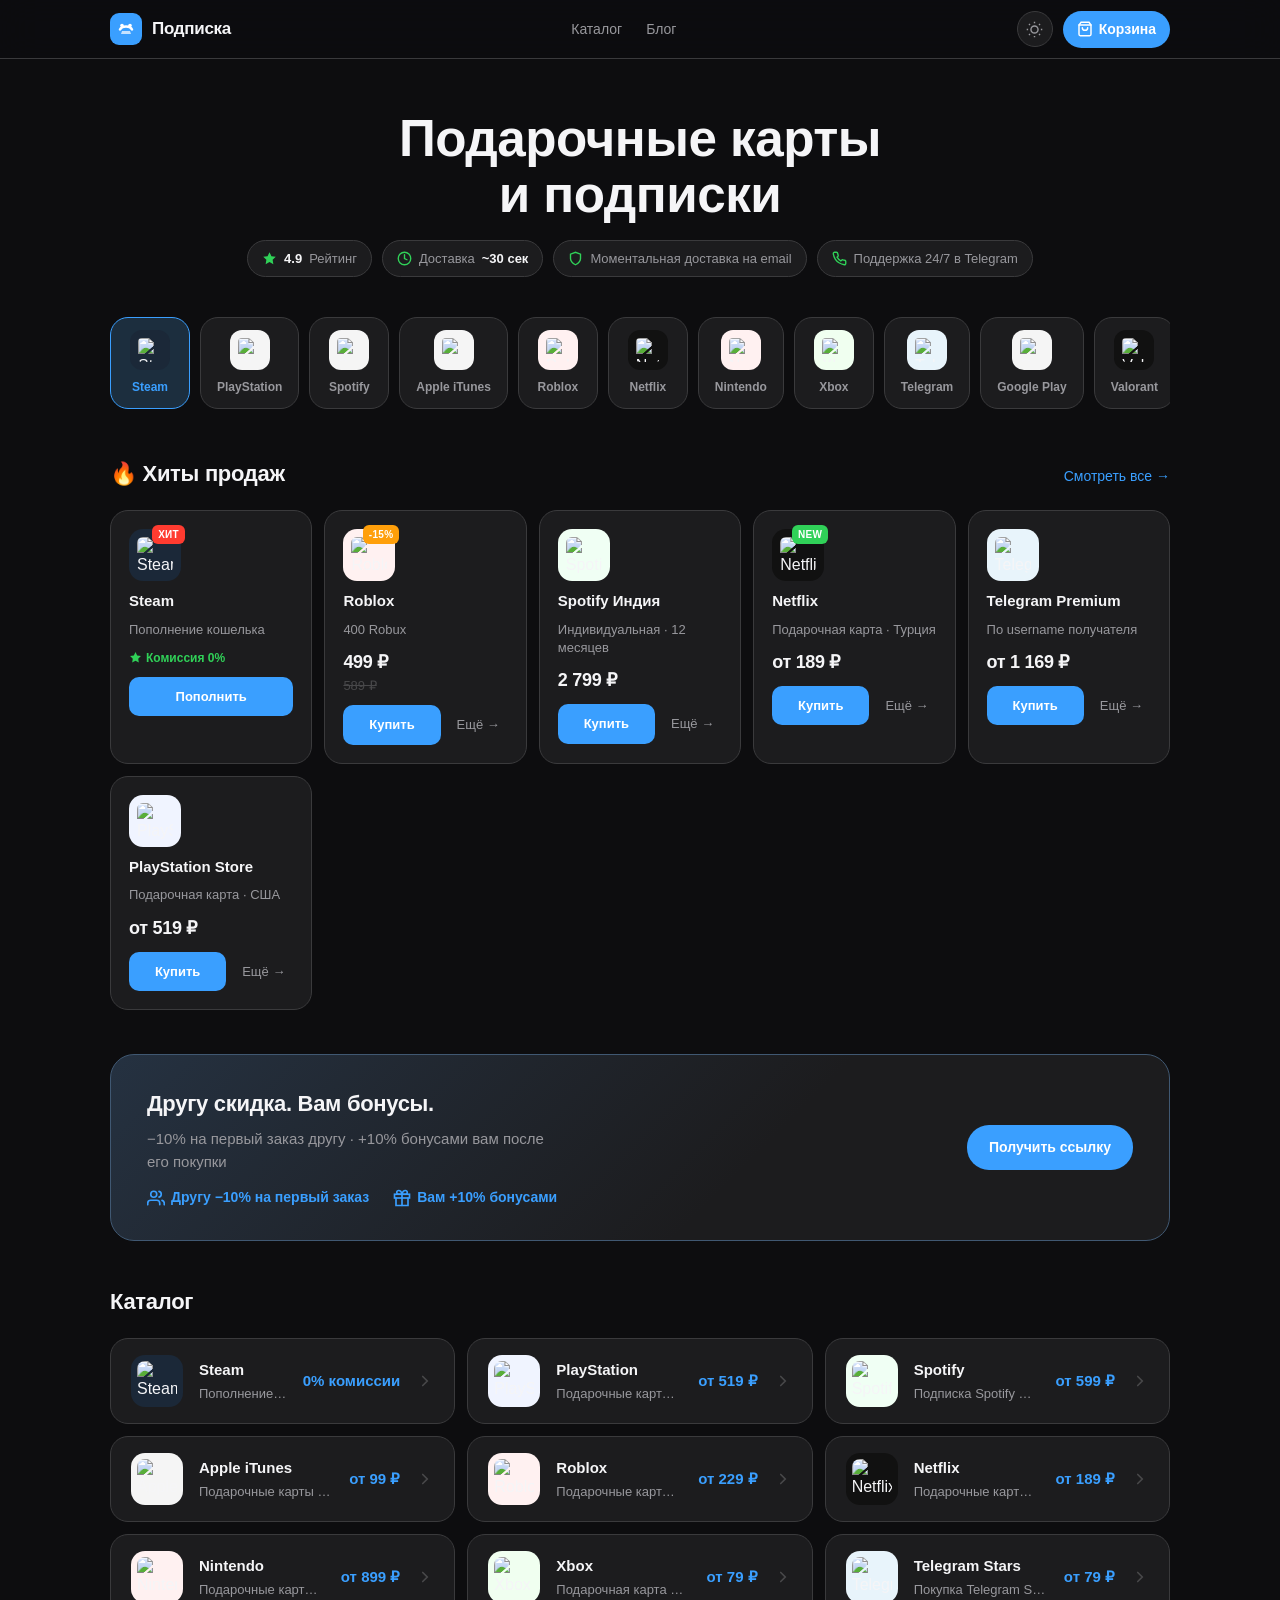
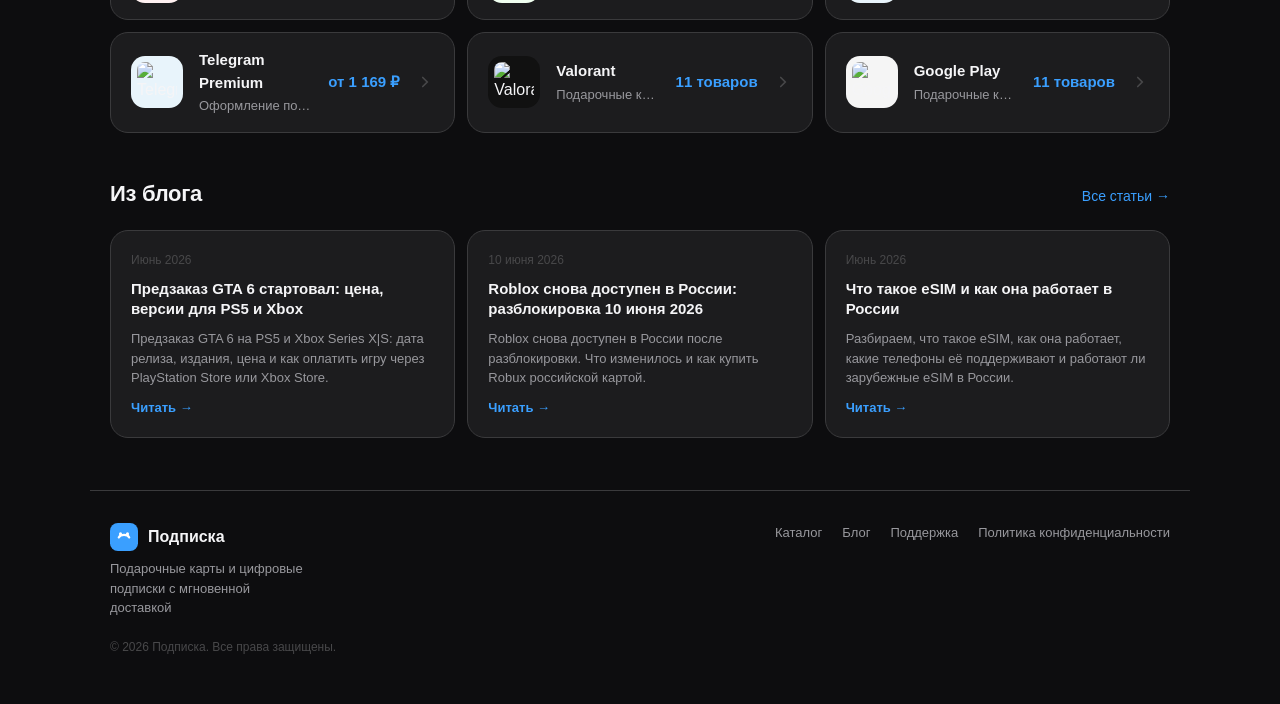
==== index.html @ 42cbb9bb "Create index.html" ====
<!DOCTYPE html>
<html lang="ru" data-theme="dark">
<head>
<meta charset="UTF-8">
<meta name="viewport" content="width=device-width, initial-scale=1.0">
<title>Подписка — подарочные карты и подписки</title>
<link rel="preconnect" href="https://api.fontshare.com">
<link href="https://api.fontshare.com/v2/css?f[]=satoshi@400,500,700,900&display=swap" rel="stylesheet">
<style>
:root,[data-theme="light"]{
  --bg:#f5f5f7;
  --surface:#fff;
  --surface2:#f0f0f3;
  --border:#e5e5ea;
  --text:#1d1d1f;
  --text-muted:#6e6e73;
  --text-faint:#aeaeb2;
  --accent:#0071e3;
  --accent-hover:#0077ed;
  --accent-surface:#e8f0fb;
  --green:#34c759;
  --green-surface:#e8f8ec;
  --radius-sm:8px;
  --radius-md:12px;
  --radius-lg:18px;
  --radius-xl:24px;
  --shadow-sm:0 2px 8px rgba(0,0,0,.06);
  --shadow-md:0 8px 32px rgba(0,0,0,.09);
  --font:'Satoshi',Inter,-apple-system,sans-serif;
}
[data-theme="dark"]{
  --bg:#0d0d0f;
  --surface:#1c1c1e;
  --surface2:#2c2c2e;
  --border:#3a3a3c;
  --text:#f5f5f7;
  --text-muted:#98989d;
  --text-faint:#48484a;
  --accent:#3a9fff;
  --accent-hover:#5aafff;
  --accent-surface:#1c2e3e;
  --green:#30d158;
  --green-surface:#1a2e1e;
  --shadow-sm:0 2px 8px rgba(0,0,0,.3);
  --shadow-md:0 8px 32px rgba(0,0,0,.45);
}
*,*::before,*::after{box-sizing:border-box;margin:0;padding:0}
html{-webkit-font-smoothing:antialiased;scroll-behavior:smooth;font-size:16px}
body{font-family:var(--font);background:var(--bg);color:var(--text);line-height:1.5;min-height:100vh}
a{text-decoration:none;color:inherit}
button{cursor:pointer;border:none;background:none;font:inherit;color:inherit}
img{display:block;max-width:100%;height:auto}
:focus-visible{outline:2px solid var(--accent);outline-offset:3px;border-radius:4px}
.header{position:sticky;top:0;z-index:100;background:color-mix(in oklab,var(--bg) 88%,transparent);backdrop-filter:blur(20px) saturate(180%);-webkit-backdrop-filter:blur(20px) saturate(180%);border-bottom:1px solid var(--border)}
.header-inner{max-width:1100px;margin:0 auto;padding:0 20px;height:58px;display:flex;align-items:center;justify-content:space-between;gap:16px}
.logo{display:flex;align-items:center;gap:10px;font-size:17px;font-weight:800;letter-spacing:-.3px}
.logo-icon{width:32px;height:32px;flex-shrink:0}
.header-nav{display:flex;gap:4px}
.header-nav a{font-size:14px;color:var(--text-muted);padding:6px 10px;border-radius:8px;transition:.15s}
.header-nav a:hover{color:var(--text);background:var(--surface2)}
.header-right{display:flex;align-items:center;gap:10px}
.btn-cart{display:flex;align-items:center;gap:6px;background:var(--accent);color:#fff;font-size:14px;font-weight:600;padding:8px 14px;border-radius:22px;transition:.15s}
.btn-cart:hover{background:var(--accent-hover)}
.btn-cart svg{width:16px;height:16px}
.icon-btn{width:36px;height:36px;display:flex;align-items:center;justify-content:center;border-radius:50%;border:1px solid var(--border);background:var(--surface);color:var(--text-muted);transition:.15s;flex-shrink:0}
.icon-btn:hover{color:var(--text);background:var(--surface2)}
.hero{max-width:1100px;margin:0 auto;padding:52px 20px 0}
.hero-top{text-align:center;margin-bottom:40px}
.hero-top h1{font-size:clamp(2rem,5vw,3.2rem);font-weight:900;letter-spacing:-.5px;line-height:1.1;margin-bottom:16px}
.trust-row{display:flex;justify-content:center;flex-wrap:wrap;gap:10px;margin-bottom:0}
.trust-chip{display:inline-flex;align-items:center;gap:7px;padding:8px 14px;background:var(--surface);border:1px solid var(--border);border-radius:22px;font-size:13px;font-weight:500;color:var(--text-muted)}
.trust-chip svg{width:15px;height:15px;flex-shrink:0;color:var(--green)}
.trust-chip strong{color:var(--text)}
.badge-rating{color:var(--accent)}
.categories-wrap{position:relative;margin-top:36px}
.categories-scroll{display:flex;gap:10px;overflow-x:auto;padding-bottom:4px;scrollbar-width:none;-ms-overflow-style:none}
.categories-scroll::-webkit-scrollbar{display:none}
.cat-item{flex-shrink:0;display:flex;flex-direction:column;align-items:center;gap:8px;padding:12px 16px;background:var(--surface);border:1.5px solid var(--border);border-radius:var(--radius-lg);cursor:pointer;transition:.15s;min-width:80px}
.cat-item:hover,.cat-item.active{border-color:var(--accent);background:var(--accent-surface)}
.cat-item.active .cat-label{color:var(--accent)}
.cat-icon{width:40px;height:40px;border-radius:12px;object-fit:contain}
.cat-label{font-size:12px;font-weight:600;color:var(--text-muted);white-space:nowrap}
.section{max-width:1100px;margin:0 auto;padding:44px 20px 0}
.section-head{display:flex;justify-content:space-between;align-items:baseline;margin-bottom:20px}
.section-head h2{font-size:22px;font-weight:800;letter-spacing:-.3px}
.section-head a{font-size:14px;color:var(--accent);font-weight:500}
.hits-grid{display:grid;grid-template-columns:repeat(auto-fill,minmax(200px,1fr));gap:12px}
.product-card{background:var(--surface);border:1px solid var(--border);border-radius:var(--radius-lg);padding:18px;display:flex;flex-direction:column;gap:10px;transition:.2s;position:relative;overflow:hidden}
.product-card:hover{box-shadow:var(--shadow-md);border-color:color-mix(in oklab,var(--accent) 30%,var(--border));transform:translateY(-2px)}
.product-card-logo{width:52px;height:52px;border-radius:14px;object-fit:contain;background:var(--surface2);padding:6px}
.product-card-logo-wrap{position:relative;width:max-content}
.product-badge{position:absolute;top:-4px;right:-4px;font-size:10px;font-weight:800;padding:2px 6px;border-radius:6px;text-transform:uppercase;letter-spacing:.03em}
.badge-hot{background:#ff3b30;color:#fff}
.badge-new{background:var(--green);color:#fff}
.badge-sale{background:#ff9f0a;color:#fff}
.product-name{font-size:15px;font-weight:700;line-height:1.3}
.product-desc{font-size:13px;color:var(--text-muted);line-height:1.4}
.product-price{font-size:18px;font-weight:900;margin-top:auto;letter-spacing:-.3px}
.product-price-old{font-size:13px;color:var(--text-faint);text-decoration:line-through;font-weight:400}
.product-action{display:flex;gap:8px;align-items:center}
.btn-buy{flex:1;background:var(--accent);color:#fff;font-size:13px;font-weight:700;padding:10px 12px;border-radius:10px;text-align:center;transition:.15s}
.btn-buy:hover{background:var(--accent-hover)}
.btn-more{font-size:13px;color:var(--text-muted);padding:10px 8px;font-weight:500;white-space:nowrap}
.btn-more:hover{color:var(--text)}
.product-free{font-size:12px;color:var(--green);font-weight:700;display:flex;align-items:center;gap:4px}
.product-free svg{width:13px;height:13px}
.catalog-grid{display:grid;grid-template-columns:repeat(auto-fill,minmax(280px,1fr));gap:12px}
.catalog-card{background:var(--surface);border:1px solid var(--border);border-radius:var(--radius-lg);padding:16px 20px;display:flex;align-items:center;gap:16px;transition:.15s;cursor:pointer}
.catalog-card:hover{box-shadow:var(--shadow-sm);border-color:color-mix(in oklab,var(--accent) 25%,var(--border))}
.catalog-logo{width:52px;height:52px;border-radius:14px;object-fit:contain;flex-shrink:0;background:var(--surface2);padding:6px}
.catalog-info{flex:1;min-width:0}
.catalog-name{font-size:15px;font-weight:700}
.catalog-desc{font-size:13px;color:var(--text-muted);white-space:nowrap;overflow:hidden;text-overflow:ellipsis;margin-top:2px}
.catalog-price{font-size:15px;font-weight:800;white-space:nowrap;color:var(--accent)}
.catalog-chevron{color:var(--text-faint);flex-shrink:0}
.referral-block{max-width:1100px;margin:44px auto 0;padding:0 20px}
.referral-inner{background:linear-gradient(135deg,color-mix(in oklab,var(--accent) 18%,var(--surface)) 0%,var(--surface) 60%);border:1px solid color-mix(in oklab,var(--accent) 30%,var(--border));border-radius:var(--radius-xl);padding:32px 36px;display:flex;justify-content:space-between;align-items:center;gap:24px;flex-wrap:wrap}
.referral-text h3{font-size:22px;font-weight:900;letter-spacing:-.3px;margin-bottom:8px}
.referral-text p{font-size:15px;color:var(--text-muted);max-width:50ch}
.referral-highlights{display:flex;gap:24px;flex-wrap:wrap}
.ref-chip{display:flex;align-items:center;gap:6px;font-size:14px;font-weight:700;color:var(--accent)}
.ref-chip svg{width:18px;height:18px}
.btn-ref{background:var(--accent);color:#fff;font-size:14px;font-weight:700;padding:12px 22px;border-radius:22px;transition:.15s;white-space:nowrap}
.btn-ref:hover{background:var(--accent-hover)}
.blog-grid{display:grid;grid-template-columns:repeat(auto-fill,minmax(300px,1fr));gap:12px}
.blog-card{background:var(--surface);border:1px solid var(--border);border-radius:var(--radius-lg);padding:20px;display:flex;flex-direction:column;gap:10px;transition:.15s;cursor:pointer}
.blog-card:hover{box-shadow:var(--shadow-sm);border-color:color-mix(in oklab,var(--accent) 20%,var(--border))}
.blog-date{font-size:12px;color:var(--text-faint);font-weight:500}
.blog-title{font-size:15px;font-weight:700;line-height:1.35}
.blog-excerpt{font-size:13px;color:var(--text-muted);line-height:1.5}
.blog-read{font-size:13px;color:var(--accent);font-weight:600;margin-top:auto}
.footer{max-width:1100px;margin:52px auto 0;padding:32px 20px 48px;border-top:1px solid var(--border)}
.footer-inner{display:flex;justify-content:space-between;align-items:flex-start;gap:32px;flex-wrap:wrap}
.footer-brand{display:flex;align-items:center;gap:10px;font-size:16px;font-weight:800;margin-bottom:8px}
.footer-tagline{font-size:13px;color:var(--text-muted);max-width:28ch}
.footer-links{display:flex;gap:20px;flex-wrap:wrap}
.footer-links a{font-size:13px;color:var(--text-muted);transition:.15s}
.footer-links a:hover{color:var(--text)}
.footer-copy{font-size:12px;color:var(--text-faint);margin-top:20px}
@media(max-width:720px){
  .header-nav{display:none}
  .hero-top h1{font-size:2rem}
  .trust-row{gap:8px}
  .hits-grid{grid-template-columns:repeat(2,1fr)}
  .catalog-grid{grid-template-columns:1fr}
  .referral-inner{flex-direction:column;gap:20px}
  .referral-highlights{flex-direction:column;gap:12px}
  .blog-grid{grid-template-columns:1fr}
  .footer-inner{flex-direction:column;gap:24px}
  .footer-links{gap:12px}
}
@media(max-width:400px){
  .hits-grid{grid-template-columns:1fr}
}
</style>
</head>
<body>
<header class="header">
  <div class="header-inner">
    <a href="#" class="logo">
      <svg class="logo-icon" viewBox="0 0 32 32" fill="none">
        <rect width="32" height="32" rx="9" fill="var(--accent)"/>
        <path d="M10 16.5c2-4 10-4 12 0" stroke="#fff" stroke-width="2.5" stroke-linecap="round"/>
        <circle cx="12" cy="12.5" r="1.8" fill="#fff"/>
        <circle cx="20" cy="12.5" r="1.8" fill="#fff"/>
        <path d="M21 21H11l1-3h8l1 3z" fill="#fff" opacity=".7"/>
      </svg>
      Подписка
    </a>
    <nav class="header-nav">
      <a href="#catalog">Каталог</a>
      <a href="#blog">Блог</a>
    </nav>
    <div class="header-right">
      <button class="icon-btn" data-theme-toggle aria-label="Сменить тему">
        <svg width="17" height="17" viewBox="0 0 24 24" fill="none" stroke="currentColor" stroke-width="2"><path d="M21 12.79A9 9 0 1 1 11.21 3 7 7 0 0 0 21 12.79z"/></svg>
      </button>
      <button class="btn-cart">
        <svg viewBox="0 0 24 24" fill="none" stroke="currentColor" stroke-width="2.2" stroke-linecap="round"><path d="M6 2 3 6v14a2 2 0 0 0 2 2h14a2 2 0 0 0 2-2V6l-3-4z"/><line x1="3" y1="6" x2="21" y2="6"/><path d="M16 10a4 4 0 0 1-8 0"/></svg>
        Корзина
      </button>
    </div>
  </div>
</header>
<main>
  <section class="hero">
    <div class="hero-top">
      <h1>Подарочные карты<br>и подписки</h1>
      <div class="trust-row">
        <span class="trust-chip"><svg viewBox="0 0 24 24" fill="currentColor"><path d="M12 2l3.09 6.26L22 9.27l-5 4.87L18.18 21 12 17.77 5.82 21 7 14.14 2 9.27l6.91-1.01L12 2z"/></svg><strong class="badge-rating">4.9</strong> Рейтинг</span>
        <span class="trust-chip"><svg viewBox="0 0 24 24" fill="none" stroke="currentColor" stroke-width="2.2" stroke-linecap="round"><circle cx="12" cy="12" r="10"/><polyline points="12 6 12 12 16 14"/></svg>Доставка <strong>~30 сек</strong></span>
        <span class="trust-chip"><svg viewBox="0 0 24 24" fill="none" stroke="currentColor" stroke-width="2.2" stroke-linecap="round"><path d="M12 22s8-4 8-10V5l-8-3-8 3v7c0 6 8 10 8 10z"/></svg>Моментальная доставка на email</span>
        <span class="trust-chip"><svg viewBox="0 0 24 24" fill="none" stroke="currentColor" stroke-width="2.2" stroke-linecap="round"><path d="M22 16.92v3a2 2 0 0 1-2.18 2 19.79 19.79 0 0 1-8.63-3.07 19.5 19.5 0 0 1-6-6 19.79 19.79 0 0 1-3.07-8.67A2 2 0 0 1 4.11 2h3a2 2 0 0 1 2 1.72c.127.96.361 1.903.7 2.81a2 2 0 0 1-.45 2.11L8.09 9.91a16 16 0 0 0 6 6l1.27-1.27a2 2 0 0 1 2.11-.45c.907.339 1.85.573 2.81.7A2 2 0 0 1 22 16.92z"/></svg>Поддержка 24/7 в Telegram</span>
      </div>
    </div>
    <div class="categories-wrap">
      <div class="categories-scroll">
        <button class="cat-item active"><img class="cat-icon" src="https://cdn.simpleicons.org/steam/fff" alt="Steam" width="40" height="40" style="background:#1b2838;border-radius:12px;padding:8px"><span class="cat-label">Steam</span></button>
        <button class="cat-item"><img class="cat-icon" src="https://cdn.simpleicons.org/playstation/003791" alt="PlayStation" width="40" height="40" style="background:#f5f5f5;border-radius:12px;padding:8px"><span class="cat-label">PlayStation</span></button>
        <button class="cat-item"><img class="cat-icon" src="https://cdn.simpleicons.org/spotify/1db954" alt="Spotify" width="40" height="40" style="background:#f5f5f5;border-radius:12px;padding:8px"><span class="cat-label">Spotify</span></button>
        <button class="cat-item"><img class="cat-icon" src="https://cdn.simpleicons.org/apple/555" alt="Apple iTunes" width="40" height="40" style="background:#f5f5f5;border-radius:12px;padding:8px"><span class="cat-label">Apple iTunes</span></button>
        <button class="cat-item"><img class="cat-icon" src="https://cdn.simpleicons.org/roblox/e00" alt="Roblox" width="40" height="40" style="background:#fff1f1;border-radius:12px;padding:8px"><span class="cat-label">Roblox</span></button>
        <button class="cat-item"><img class="cat-icon" src="https://cdn.simpleicons.org/netflix/e50914" alt="Netflix" width="40" height="40" style="background:#111;border-radius:12px;padding:8px"><span class="cat-label">Netflix</span></button>
        <button class="cat-item"><img class="cat-icon" src="https://cdn.simpleicons.org/nintendo/e4000f" alt="Nintendo" width="40" height="40" style="background:#fff1f1;border-radius:12px;padding:8px"><span class="cat-label">Nintendo</span></button>
        <button class="cat-item"><img class="cat-icon" src="https://cdn.simpleicons.org/xbox/107c10" alt="Xbox" width="40" height="40" style="background:#f0fff0;border-radius:12px;padding:8px"><span class="cat-label">Xbox</span></button>
        <button class="cat-item"><img class="cat-icon" src="https://cdn.simpleicons.org/telegram/2ca5e0" alt="Telegram" width="40" height="40" style="background:#e8f4fb;border-radius:12px;padding:8px"><span class="cat-label">Telegram</span></button>
        <button class="cat-item"><img class="cat-icon" src="https://cdn.simpleicons.org/googleplay/414141" alt="Google Play" width="40" height="40" style="background:#f5f5f5;border-radius:12px;padding:8px"><span class="cat-label">Google Play</span></button>
        <button class="cat-item"><img class="cat-icon" src="https://cdn.simpleicons.org/valorant/ff4655" alt="Valorant" width="40" height="40" style="background:#111;border-radius:12px;padding:8px"><span class="cat-label">Valorant</span></button>
        <button class="cat-item"><img class="cat-icon" src="https://cdn.simpleicons.org/battlenet/148eff" alt="Battle.net" width="40" height="40" style="background:#111;border-radius:12px;padding:8px"><span class="cat-label">Battle.net</span></button>
      </div>
    </div>
  </section>
  <section class="section">
    <div class="section-head"><h2>🔥 Хиты продаж</h2><a href="#catalog">Смотреть все →</a></div>
    <div class="hits-grid">
      <article class="product-card">
        <div class="product-card-logo-wrap"><img class="product-card-logo" src="https://cdn.simpleicons.org/steam/fff" alt="Steam" width="52" height="52" loading="lazy" style="background:#1b2838;padding:8px;border-radius:14px"><span class="product-badge badge-hot">Хит</span></div>
        <div class="product-name">Steam</div><div class="product-desc">Пополнение кошелька</div>
        <div class="product-free"><svg viewBox="0 0 24 24" fill="currentColor"><path d="M12 2l3.09 6.26L22 9.27l-5 4.87L18.18 21 12 17.77 5.82 21 7 14.14 2 9.27l6.91-1.01L12 2z"/></svg>Комиссия 0%</div>
        <div class="product-action"><button class="btn-buy">Пополнить</button></div>
      </article>
      <article class="product-card">
        <div class="product-card-logo-wrap"><img class="product-card-logo" src="https://cdn.simpleicons.org/roblox/e00" alt="Roblox" width="52" height="52" loading="lazy" style="background:#fff1f1;padding:8px;border-radius:14px"><span class="product-badge badge-sale">-15%</span></div>
        <div class="product-name">Roblox</div><div class="product-desc">400 Robux</div>
        <div><div class="product-price">499 ₽</div><div class="product-price-old">589 ₽</div></div>
        <div class="product-action"><button class="btn-buy">Купить</button><button class="btn-more">Ещё →</button></div>
      </article>
      <article class="product-card">
        <div class="product-card-logo-wrap"><img class="product-card-logo" src="https://cdn.simpleicons.org/spotify/1db954" alt="Spotify" width="52" height="52" loading="lazy" style="background:#f0fff4;padding:8px;border-radius:14px"></div>
        <div class="product-name">Spotify Индия</div><div class="product-desc">Индивидуальная · 12 месяцев</div>
        <div><div class="product-price">2 799 ₽</div></div>
        <div class="product-action"><button class="btn-buy">Купить</button><button class="btn-more">Ещё →</button></div>
      </article>
      <article class="product-card">
        <div class="product-card-logo-wrap"><img class="product-card-logo" src="https://cdn.simpleicons.org/netflix/e50914" alt="Netflix" width="52" height="52" loading="lazy" style="background:#111;padding:8px;border-radius:14px"><span class="product-badge badge-new">New</span></div>
        <div class="product-name">Netflix</div><div class="product-desc">Подарочная карта · Турция</div>
        <div><div class="product-price">от 189 ₽</div></div>
        <div class="product-action"><button class="btn-buy">Купить</button><button class="btn-more">Ещё →</button></div>
      </article>
      <article class="product-card">
        <div class="product-card-logo-wrap"><img class="product-card-logo" src="https://cdn.simpleicons.org/telegram/2ca5e0" alt="Telegram" width="52" height="52" loading="lazy" style="background:#e8f4fb;padding:8px;border-radius:14px"></div>
        <div class="product-name">Telegram Premium</div><div class="product-desc">По username получателя</div>
        <div><div class="product-price">от 1 169 ₽</div></div>
        <div class="product-action"><button class="btn-buy">Купить</button><button class="btn-more">Ещё →</button></div>
      </article>
      <article class="product-card">
        <div class="product-card-logo-wrap"><img class="product-card-logo" src="https://cdn.simpleicons.org/playstation/003791" alt="PlayStation" width="52" height="52" loading="lazy" style="background:#f0f4ff;padding:8px;border-radius:14px"></div>
        <div class="product-name">PlayStation Store</div><div class="product-desc">Подарочная карта · США</div>
        <div><div class="product-price">от 519 ₽</div></div>
        <div class="product-action"><button class="btn-buy">Купить</button><button class="btn-more">Ещё →</button></div>
      </article>
    </div>
  </section>
  <div class="referral-block">
    <div class="referral-inner">
      <div class="referral-text">
        <h3>Другу скидка. Вам бонусы.</h3>
        <p>−10% на первый заказ другу · +10% бонусами вам после его покупки</p>
        <div class="referral-highlights" style="margin-top:14px">
          <span class="ref-chip"><svg viewBox="0 0 24 24" fill="none" stroke="currentColor" stroke-width="2.2" stroke-linecap="round"><path d="M17 21v-2a4 4 0 0 0-4-4H5a4 4 0 0 0-4 4v2"/><circle cx="9" cy="7" r="4"/><path d="M23 21v-2a4 4 0 0 0-3-3.87"/><path d="M16 3.13a4 4 0 0 1 0 7.75"/></svg>Другу −10% на первый заказ</span>
          <span class="ref-chip"><svg viewBox="0 0 24 24" fill="none" stroke="currentColor" stroke-width="2.2" stroke-linecap="round"><polyline points="20 12 20 22 4 22 4 12"/><rect x="2" y="7" width="20" height="5"/><line x1="12" y1="22" x2="12" y2="7"/><path d="M12 7H7.5a2.5 2.5 0 0 1 0-5C11 2 12 7 12 7z"/><path d="M12 7h4.5a2.5 2.5 0 0 0 0-5C13 2 12 7 12 7z"/></svg>Вам +10% бонусами</span>
        </div>
      </div>
      <button class="btn-ref">Получить ссылку</button>
    </div>
  </div>
  <section class="section" id="catalog">
    <div class="section-head"><h2>Каталог</h2></div>
    <div class="catalog-grid">
      <a href="#" class="catalog-card"><img class="catalog-logo" src="https://cdn.simpleicons.org/steam/fff" alt="Steam" width="52" height="52" loading="lazy" style="background:#1b2838"><div class="catalog-info"><div class="catalog-name">Steam</div><div class="catalog-desc">Пополнение кошелька Steam</div></div><div class="catalog-price">0% комиссии</div><svg class="catalog-chevron" width="18" height="18" viewBox="0 0 24 24" fill="none" stroke="currentColor" stroke-width="2.2" stroke-linecap="round"><polyline points="9 18 15 12 9 6"/></svg></a>
      <a href="#" class="catalog-card"><img class="catalog-logo" src="https://cdn.simpleicons.org/playstation/003791" alt="PlayStation" width="52" height="52" loading="lazy" style="background:#f0f4ff"><div class="catalog-info"><div class="catalog-name">PlayStation</div><div class="catalog-desc">Подарочные карты PlayStation Store — США</div></div><div class="catalog-price">от 519 ₽</div><svg class="catalog-chevron" width="18" height="18" viewBox="0 0 24 24" fill="none" stroke="currentColor" stroke-width="2.2" stroke-linecap="round"><polyline points="9 18 15 12 9 6"/></svg></a>
      <a href="#" class="catalog-card"><img class="catalog-logo" src="https://cdn.simpleicons.org/spotify/1db954" alt="Spotify" width="52" height="52" loading="lazy" style="background:#f0fff4"><div class="catalog-info"><div class="catalog-name">Spotify</div><div class="catalog-desc">Подписка Spotify Premium</div></div><div class="catalog-price">от 599 ₽</div><svg class="catalog-chevron" width="18" height="18" viewBox="0 0 24 24" fill="none" stroke="currentColor" stroke-width="2.2" stroke-linecap="round"><polyline points="9 18 15 12 9 6"/></svg></a>
      <a href="#" class="catalog-card"><img class="catalog-logo" src="https://cdn.simpleicons.org/apple/555" alt="Apple" width="52" height="52" loading="lazy" style="background:#f5f5f5"><div class="catalog-info"><div class="catalog-name">Apple iTunes</div><div class="catalog-desc">Подарочные карты Apple iTunes — Турция</div></div><div class="catalog-price">от 99 ₽</div><svg class="catalog-chevron" width="18" height="18" viewBox="0 0 24 24" fill="none" stroke="currentColor" stroke-width="2.2" stroke-linecap="round"><polyline points="9 18 15 12 9 6"/></svg></a>
      <a href="#" class="catalog-card"><img class="catalog-logo" src="https://cdn.simpleicons.org/roblox/e00" alt="Roblox" width="52" height="52" loading="lazy" style="background:#fff1f1"><div class="catalog-info"><div class="catalog-name">Roblox</div><div class="catalog-desc">Подарочные карты Roblox — Robux</div></div><div class="catalog-price">от 229 ₽</div><svg class="catalog-chevron" width="18" height="18" viewBox="0 0 24 24" fill="none" stroke="currentColor" stroke-width="2.2" stroke-linecap="round"><polyline points="9 18 15 12 9 6"/></svg></a>
      <a href="#" class="catalog-card"><img class="catalog-logo" src="https://cdn.simpleicons.org/netflix/e50914" alt="Netflix" width="52" height="52" loading="lazy" style="background:#111"><div class="catalog-info"><div class="catalog-name">Netflix</div><div class="catalog-desc">Подарочные карты Netflix — Турция</div></div><div class="catalog-price">от 189 ₽</div><svg class="catalog-chevron" width="18" height="18" viewBox="0 0 24 24" fill="none" stroke="currentColor" stroke-width="2.2" stroke-linecap="round"><polyline points="9 18 15 12 9 6"/></svg></a>
      <a href="#" class="catalog-card"><img class="catalog-logo" src="https://cdn.simpleicons.org/nintendo/e4000f" alt="Nintendo" width="52" height="52" loading="lazy" style="background:#fff1f1"><div class="catalog-info"><div class="catalog-name">Nintendo</div><div class="catalog-desc">Подарочные карты Nintendo eShop</div></div><div class="catalog-price">от 899 ₽</div><svg class="catalog-chevron" width="18" height="18" viewBox="0 0 24 24" fill="none" stroke="currentColor" stroke-width="2.2" stroke-linecap="round"><polyline points="9 18 15 12 9 6"/></svg></a>
      <a href="#" class="catalog-card"><img class="catalog-logo" src="https://cdn.simpleicons.org/xbox/107c10" alt="Xbox" width="52" height="52" loading="lazy" style="background:#f0fff0"><div class="catalog-info"><div class="catalog-name">Xbox</div><div class="catalog-desc">Подарочная карта Xbox Gift Card — Турция</div></div><div class="catalog-price">от 79 ₽</div><svg class="catalog-chevron" width="18" height="18" viewBox="0 0 24 24" fill="none" stroke="currentColor" stroke-width="2.2" stroke-linecap="round"><polyline points="9 18 15 12 9 6"/></svg></a>
      <a href="#" class="catalog-card"><img class="catalog-logo" src="https://cdn.simpleicons.org/telegram/2ca5e0" alt="Telegram Stars" width="52" height="52" loading="lazy" style="background:#e8f4fb"><div class="catalog-info"><div class="catalog-name">Telegram Stars</div><div class="catalog-desc">Покупка Telegram Stars по username</div></div><div class="catalog-price">от 79 ₽</div><svg class="catalog-chevron" width="18" height="18" viewBox="0 0 24 24" fill="none" stroke="currentColor" stroke-width="2.2" stroke-linecap="round"><polyline points="9 18 15 12 9 6"/></svg></a>
      <a href="#" class="catalog-card"><img class="catalog-logo" src="https://cdn.simpleicons.org/telegram/2ca5e0" alt="Telegram Premium" width="52" height="52" loading="lazy" style="background:#e8f4fb"><div class="catalog-info"><div class="catalog-name">Telegram Premium</div><div class="catalog-desc">Оформление подписки по username</div></div><div class="catalog-price">от 1 169 ₽</div><svg class="catalog-chevron" width="18" height="18" viewBox="0 0 24 24" fill="none" stroke="currentColor" stroke-width="2.2" stroke-linecap="round"><polyline points="9 18 15 12 9 6"/></svg></a>
      <a href="#" class="catalog-card"><img class="catalog-logo" src="https://cdn.simpleicons.org/valorant/ff4655" alt="Valorant" width="52" height="52" loading="lazy" style="background:#111"><div class="catalog-info"><div class="catalog-name">Valorant</div><div class="catalog-desc">Подарочные карты Valorant — VP</div></div><div class="catalog-price">11 товаров</div><svg class="catalog-chevron" width="18" height="18" viewBox="0 0 24 24" fill="none" stroke="currentColor" stroke-width="2.2" stroke-linecap="round"><polyline points="9 18 15 12 9 6"/></svg></a>
      <a href="#" class="catalog-card"><img class="catalog-logo" src="https://cdn.simpleicons.org/googleplay/414141" alt="Google Play" width="52" height="52" loading="lazy" style="background:#f5f5f5"><div class="catalog-info"><div class="catalog-name">Google Play</div><div class="catalog-desc">Подарочные карты Google Play</div></div><div class="catalog-price">11 товаров</div><svg class="catalog-chevron" width="18" height="18" viewBox="0 0 24 24" fill="none" stroke="currentColor" stroke-width="2.2" stroke-linecap="round"><polyline points="9 18 15 12 9 6"/></svg></a>
    </div>
  </section>
  <section class="section" id="blog">
    <div class="section-head"><h2>Из блога</h2><a href="#">Все статьи →</a></div>
    <div class="blog-grid">
      <article class="blog-card"><div class="blog-date">Июнь 2026</div><div class="blog-title">Предзаказ GTA 6 стартовал: цена, версии для PS5 и Xbox</div><div class="blog-excerpt">Предзаказ GTA 6 на PS5 и Xbox Series X|S: дата релиза, издания, цена и как оплатить игру через PlayStation Store или Xbox Store.</div><div class="blog-read">Читать →</div></article>
      <article class="blog-card"><div class="blog-date">10 июня 2026</div><div class="blog-title">Roblox снова доступен в России: разблокировка 10 июня 2026</div><div class="blog-excerpt">Roblox снова доступен в России после разблокировки. Что изменилось и как купить Robux российской картой.</div><div class="blog-read">Читать →</div></article>
      <article class="blog-card"><div class="blog-date">Июнь 2026</div><div class="blog-title">Что такое eSIM и как она работает в России</div><div class="blog-excerpt">Разбираем, что такое eSIM, как она работает, какие телефоны её поддерживают и работают ли зарубежные eSIM в России.</div><div class="blog-read">Читать →</div></article>
    </div>
  </section>
</main>
<footer class="footer">
  <div class="footer-inner">
    <div>
      <div class="footer-brand"><svg width="28" height="28" viewBox="0 0 32 32" fill="none"><rect width="32" height="32" rx="9" fill="var(--accent)"/><path d="M10 16.5c2-4 10-4 12 0" stroke="#fff" stroke-width="2.5" stroke-linecap="round"/><circle cx="12" cy="12.5" r="1.8" fill="#fff"/><circle cx="20" cy="12.5" r="1.8" fill="#fff"/></svg>Подписка</div>
      <div class="footer-tagline">Подарочные карты и цифровые подписки с мгновенной доставкой</div>
    </div>
    <nav class="footer-links"><a href="#catalog">Каталог</a><a href="#blog">Блог</a><a href="#">Поддержка</a><a href="#">Политика конфиденциальности</a></nav>
  </div>
  <div class="footer-copy">© 2026 Подписка. Все права защищены.</div>
</footer>
<script>
(function(){
  const toggle=document.querySelector('[data-theme-toggle]');
  const root=document.documentElement;
  const setTheme=(t)=>{
    root.setAttribute('data-theme',t);
    toggle.innerHTML=t==='dark'
      ?'<svg width="17" height="17" viewBox="0 0 24 24" fill="none" stroke="currentColor" stroke-width="2"><circle cx="12" cy="12" r="5"/><path d="M12 1v2M12 21v2M4.22 4.22l1.42 1.42M18.36 18.36l1.42 1.42M1 12h2M21 12h2M4.22 19.78l1.42-1.42M18.36 5.64l1.42-1.42"/></svg>'
      :'<svg width="17" height="17" viewBox="0 0 24 24" fill="none" stroke="currentColor" stroke-width="2"><path d="M21 12.79A9 9 0 1 1 11.21 3 7 7 0 0 0 21 12.79z"/></svg>';
  };
  setTheme('dark');
  toggle.addEventListener('click',()=>setTheme(root.getAttribute('data-theme')==='dark'?'light':'dark'));
  document.querySelectorAll('.cat-item').forEach(btn=>{
    btn.addEventListener('click',()=>{
      document.querySelectorAll('.cat-item').forEach(b=>b.classList.remove('active'));
      btn.classList.add('active');
    });
  });
  let count=0;
  document.querySelectorAll('.btn-buy').forEach(btn=>{
    btn.addEventListener('click',()=>{
      count++;
      document.querySelector('.btn-cart').innerHTML=`<svg viewBox="0 0 24 24" fill="none" stroke="currentColor" stroke-width="2.2" stroke-linecap="round"><path d="M6 2 3 6v14a2 2 0 0 0 2 2h14a2 2 0 0 0 2-2V6l-3-4z"/><line x1="3" y1="6" x2="21" y2="6"/><path d="M16 10a4 4 0 0 1-8 0"/></svg>Корзина · ${count}`;
    });
  });
})();
</script>
</body>
</html>
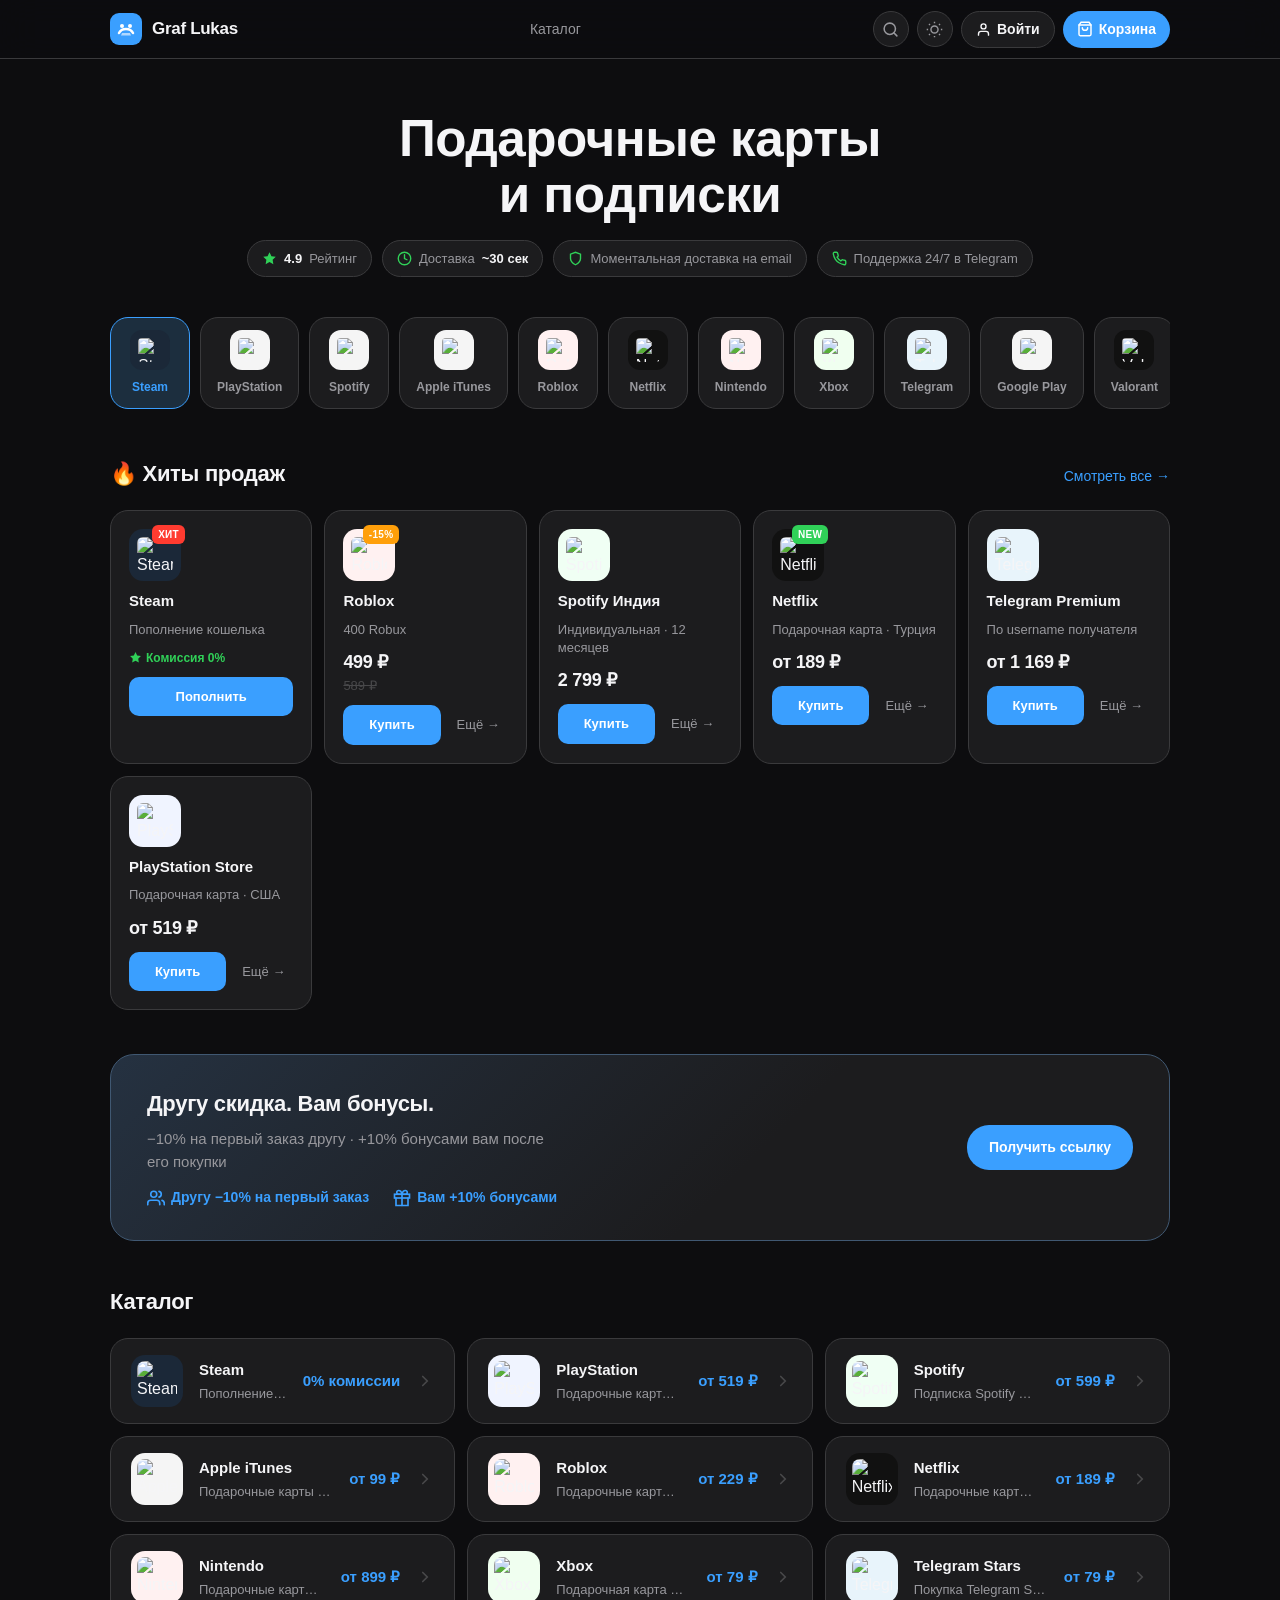
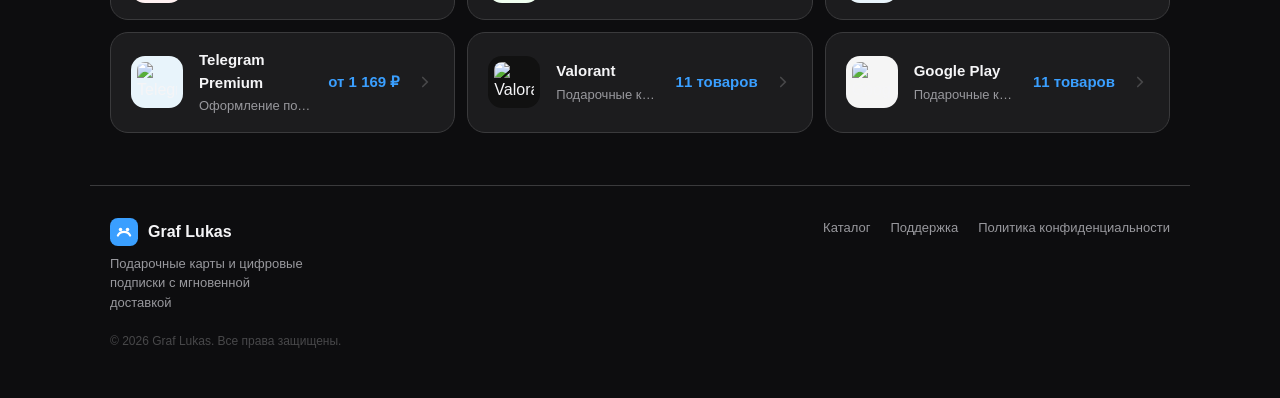
==== commit 250244f4: "Update index.html" ====
--- a/index.html
+++ b/index.html
@@ -3,76 +3,76 @@
 <head>
 <meta charset="UTF-8">
 <meta name="viewport" content="width=device-width, initial-scale=1.0">
-<title>Подписка — подарочные карты и подписки</title>
+<title>Graf Lukas — подарочные карты и подписки</title>
 <link rel="preconnect" href="https://api.fontshare.com">
 <link href="https://api.fontshare.com/v2/css?f[]=satoshi@400,500,700,900&display=swap" rel="stylesheet">
 <style>
 :root,[data-theme="light"]{
-  --bg:#f5f5f7;
-  --surface:#fff;
-  --surface2:#f0f0f3;
-  --border:#e5e5ea;
-  --text:#1d1d1f;
-  --text-muted:#6e6e73;
-  --text-faint:#aeaeb2;
-  --accent:#0071e3;
-  --accent-hover:#0077ed;
-  --accent-surface:#e8f0fb;
+  --bg:#f5f5f7;--surface:#fff;--surface2:#f0f0f3;--border:#e5e5ea;
+  --text:#1d1d1f;--text-muted:#6e6e73;--text-faint:#aeaeb2;
+  --accent:#0071e3;--accent-hover:#0077ed;--accent-surface:#e8f0fb;
   --green:#34c759;
-  --green-surface:#e8f8ec;
-  --radius-sm:8px;
-  --radius-md:12px;
-  --radius-lg:18px;
-  --radius-xl:24px;
-  --shadow-sm:0 2px 8px rgba(0,0,0,.06);
-  --shadow-md:0 8px 32px rgba(0,0,0,.09);
+  --radius-sm:8px;--radius-md:12px;--radius-lg:18px;--radius-xl:24px;
+  --shadow-sm:0 2px 8px rgba(0,0,0,.06);--shadow-md:0 8px 32px rgba(0,0,0,.09);
   --font:'Satoshi',Inter,-apple-system,sans-serif;
 }
 [data-theme="dark"]{
-  --bg:#0d0d0f;
-  --surface:#1c1c1e;
-  --surface2:#2c2c2e;
-  --border:#3a3a3c;
-  --text:#f5f5f7;
-  --text-muted:#98989d;
-  --text-faint:#48484a;
-  --accent:#3a9fff;
-  --accent-hover:#5aafff;
-  --accent-surface:#1c2e3e;
+  --bg:#0d0d0f;--surface:#1c1c1e;--surface2:#2c2c2e;--border:#3a3a3c;
+  --text:#f5f5f7;--text-muted:#98989d;--text-faint:#48484a;
+  --accent:#3a9fff;--accent-hover:#5aafff;--accent-surface:#1c2e3e;
   --green:#30d158;
-  --green-surface:#1a2e1e;
-  --shadow-sm:0 2px 8px rgba(0,0,0,.3);
-  --shadow-md:0 8px 32px rgba(0,0,0,.45);
+  --shadow-sm:0 2px 8px rgba(0,0,0,.3);--shadow-md:0 8px 32px rgba(0,0,0,.45);
 }
 *,*::before,*::after{box-sizing:border-box;margin:0;padding:0}
-html{-webkit-font-smoothing:antialiased;scroll-behavior:smooth;font-size:16px}
+html{-webkit-font-smoothing:antialiased;scroll-behavior:smooth}
 body{font-family:var(--font);background:var(--bg);color:var(--text);line-height:1.5;min-height:100vh}
 a{text-decoration:none;color:inherit}
 button{cursor:pointer;border:none;background:none;font:inherit;color:inherit}
 img{display:block;max-width:100%;height:auto}
 :focus-visible{outline:2px solid var(--accent);outline-offset:3px;border-radius:4px}
 .header{position:sticky;top:0;z-index:100;background:color-mix(in oklab,var(--bg) 88%,transparent);backdrop-filter:blur(20px) saturate(180%);-webkit-backdrop-filter:blur(20px) saturate(180%);border-bottom:1px solid var(--border)}
-.header-inner{max-width:1100px;margin:0 auto;padding:0 20px;height:58px;display:flex;align-items:center;justify-content:space-between;gap:16px}
-.logo{display:flex;align-items:center;gap:10px;font-size:17px;font-weight:800;letter-spacing:-.3px}
-.logo-icon{width:32px;height:32px;flex-shrink:0}
+.header-inner{max-width:1100px;margin:0 auto;padding:0 20px;height:58px;display:flex;align-items:center;justify-content:space-between;gap:12px}
+.logo{display:flex;align-items:center;gap:10px;font-size:17px;font-weight:800;letter-spacing:-.3px;white-space:nowrap}
+.logo svg{width:32px;height:32px;flex-shrink:0}
 .header-nav{display:flex;gap:4px}
 .header-nav a{font-size:14px;color:var(--text-muted);padding:6px 10px;border-radius:8px;transition:.15s}
 .header-nav a:hover{color:var(--text);background:var(--surface2)}
-.header-right{display:flex;align-items:center;gap:10px}
+.header-right{display:flex;align-items:center;gap:8px}
+.icon-btn{width:36px;height:36px;display:flex;align-items:center;justify-content:center;border-radius:50%;border:1px solid var(--border);background:var(--surface);color:var(--text-muted);transition:.15s;flex-shrink:0}
+.icon-btn:hover{color:var(--text);background:var(--surface2)}
+.btn-login{display:flex;align-items:center;gap:6px;border:1px solid var(--border);background:var(--surface);font-size:14px;font-weight:600;padding:7px 14px;border-radius:22px;transition:.15s;color:var(--text)}
+.btn-login:hover{background:var(--surface2)}
+.btn-login svg{width:15px;height:15px}
 .btn-cart{display:flex;align-items:center;gap:6px;background:var(--accent);color:#fff;font-size:14px;font-weight:600;padding:8px 14px;border-radius:22px;transition:.15s}
 .btn-cart:hover{background:var(--accent-hover)}
 .btn-cart svg{width:16px;height:16px}
-.icon-btn{width:36px;height:36px;display:flex;align-items:center;justify-content:center;border-radius:50%;border:1px solid var(--border);background:var(--surface);color:var(--text-muted);transition:.15s;flex-shrink:0}
-.icon-btn:hover{color:var(--text);background:var(--surface2)}
+.search-overlay{display:none;position:fixed;inset:0;z-index:200;background:rgba(0,0,0,.6);backdrop-filter:blur(6px);-webkit-backdrop-filter:blur(6px);align-items:flex-start;justify-content:center;padding-top:100px}
+.search-overlay.open{display:flex}
+.search-box{width:min(640px,calc(100% - 32px));background:var(--surface);border:1px solid var(--border);border-radius:var(--radius-xl);overflow:hidden;box-shadow:var(--shadow-md)}
+.search-input-wrap{display:flex;align-items:center;gap:12px;padding:16px 20px;border-bottom:1px solid var(--border)}
+.search-input-wrap svg{color:var(--text-muted);flex-shrink:0}
+.search-input{flex:1;background:none;border:none;outline:none;font-size:17px;font-family:var(--font);color:var(--text)}
+.search-input::placeholder{color:var(--text-faint)}
+.search-close{color:var(--text-muted);font-size:13px;font-weight:600;padding:6px 10px;border-radius:8px;transition:.15s}
+.search-close:hover{color:var(--text);background:var(--surface2)}
+.search-results{padding:12px 0;max-height:360px;overflow-y:auto}
+.search-result-item{display:flex;align-items:center;gap:14px;padding:10px 20px;cursor:pointer;transition:.12s}
+.search-result-item:hover{background:var(--surface2)}
+.sr-logo{width:40px;height:40px;border-radius:12px;object-fit:contain;flex-shrink:0;padding:6px}
+.sr-name{font-size:15px;font-weight:700}
+.sr-desc{font-size:13px;color:var(--text-muted)}
+.sr-price{font-size:14px;font-weight:800;color:var(--accent);margin-left:auto;white-space:nowrap}
+.search-empty{padding:32px 20px;text-align:center;color:var(--text-muted);font-size:15px}
+.search-hint{padding:10px 20px 4px;font-size:12px;font-weight:600;color:var(--text-faint);text-transform:uppercase;letter-spacing:.06em}
 .hero{max-width:1100px;margin:0 auto;padding:52px 20px 0}
 .hero-top{text-align:center;margin-bottom:40px}
 .hero-top h1{font-size:clamp(2rem,5vw,3.2rem);font-weight:900;letter-spacing:-.5px;line-height:1.1;margin-bottom:16px}
-.trust-row{display:flex;justify-content:center;flex-wrap:wrap;gap:10px;margin-bottom:0}
+.trust-row{display:flex;justify-content:center;flex-wrap:wrap;gap:10px}
 .trust-chip{display:inline-flex;align-items:center;gap:7px;padding:8px 14px;background:var(--surface);border:1px solid var(--border);border-radius:22px;font-size:13px;font-weight:500;color:var(--text-muted)}
 .trust-chip svg{width:15px;height:15px;flex-shrink:0;color:var(--green)}
 .trust-chip strong{color:var(--text)}
 .badge-rating{color:var(--accent)}
-.categories-wrap{position:relative;margin-top:36px}
+.categories-wrap{margin-top:36px}
 .categories-scroll{display:flex;gap:10px;overflow-x:auto;padding-bottom:4px;scrollbar-width:none;-ms-overflow-style:none}
 .categories-scroll::-webkit-scrollbar{display:none}
 .cat-item{flex-shrink:0;display:flex;flex-direction:column;align-items:center;gap:8px;padding:12px 16px;background:var(--surface);border:1.5px solid var(--border);border-radius:var(--radius-lg);cursor:pointer;transition:.15s;min-width:80px}
@@ -85,7 +85,7 @@
 .section-head h2{font-size:22px;font-weight:800;letter-spacing:-.3px}
 .section-head a{font-size:14px;color:var(--accent);font-weight:500}
 .hits-grid{display:grid;grid-template-columns:repeat(auto-fill,minmax(200px,1fr));gap:12px}
-.product-card{background:var(--surface);border:1px solid var(--border);border-radius:var(--radius-lg);padding:18px;display:flex;flex-direction:column;gap:10px;transition:.2s;position:relative;overflow:hidden}
+.product-card{background:var(--surface);border:1px solid var(--border);border-radius:var(--radius-lg);padding:18px;display:flex;flex-direction:column;gap:10px;transition:.2s;position:relative}
 .product-card:hover{box-shadow:var(--shadow-md);border-color:color-mix(in oklab,var(--accent) 30%,var(--border));transform:translateY(-2px)}
 .product-card-logo{width:52px;height:52px;border-radius:14px;object-fit:contain;background:var(--surface2);padding:6px}
 .product-card-logo-wrap{position:relative;width:max-content}
@@ -122,13 +122,6 @@
 .ref-chip svg{width:18px;height:18px}
 .btn-ref{background:var(--accent);color:#fff;font-size:14px;font-weight:700;padding:12px 22px;border-radius:22px;transition:.15s;white-space:nowrap}
 .btn-ref:hover{background:var(--accent-hover)}
-.blog-grid{display:grid;grid-template-columns:repeat(auto-fill,minmax(300px,1fr));gap:12px}
-.blog-card{background:var(--surface);border:1px solid var(--border);border-radius:var(--radius-lg);padding:20px;display:flex;flex-direction:column;gap:10px;transition:.15s;cursor:pointer}
-.blog-card:hover{box-shadow:var(--shadow-sm);border-color:color-mix(in oklab,var(--accent) 20%,var(--border))}
-.blog-date{font-size:12px;color:var(--text-faint);font-weight:500}
-.blog-title{font-size:15px;font-weight:700;line-height:1.35}
-.blog-excerpt{font-size:13px;color:var(--text-muted);line-height:1.5}
-.blog-read{font-size:13px;color:var(--accent);font-weight:600;margin-top:auto}
 .footer{max-width:1100px;margin:52px auto 0;padding:32px 20px 48px;border-top:1px solid var(--border)}
 .footer-inner{display:flex;justify-content:space-between;align-items:flex-start;gap:32px;flex-wrap:wrap}
 .footer-brand{display:flex;align-items:center;gap:10px;font-size:16px;font-weight:800;margin-bottom:8px}
@@ -139,49 +132,64 @@
 .footer-copy{font-size:12px;color:var(--text-faint);margin-top:20px}
 @media(max-width:720px){
   .header-nav{display:none}
+  .btn-login span{display:none}
   .hero-top h1{font-size:2rem}
   .trust-row{gap:8px}
   .hits-grid{grid-template-columns:repeat(2,1fr)}
   .catalog-grid{grid-template-columns:1fr}
   .referral-inner{flex-direction:column;gap:20px}
-  .referral-highlights{flex-direction:column;gap:12px}
-  .blog-grid{grid-template-columns:1fr}
   .footer-inner{flex-direction:column;gap:24px}
-  .footer-links{gap:12px}
 }
-@media(max-width:400px){
-  .hits-grid{grid-template-columns:1fr}
-}
+@media(max-width:400px){.hits-grid{grid-template-columns:1fr}}
 </style>
 </head>
 <body>
+
+<div class="search-overlay" id="searchOverlay">
+  <div class="search-box">
+    <div class="search-input-wrap">
+      <svg width="20" height="20" viewBox="0 0 24 24" fill="none" stroke="currentColor" stroke-width="2.2" stroke-linecap="round"><circle cx="11" cy="11" r="8"/><path d="m21 21-4.35-4.35"/></svg>
+      <input class="search-input" id="searchInput" type="text" placeholder="Поиск подписок и карт...">
+      <button class="search-close" id="searchClose">Закрыть</button>
+    </div>
+    <div class="search-results" id="searchResults"></div>
+  </div>
+</div>
+
 <header class="header">
   <div class="header-inner">
     <a href="#" class="logo">
-      <svg class="logo-icon" viewBox="0 0 32 32" fill="none">
+      <svg viewBox="0 0 32 32" fill="none">
         <rect width="32" height="32" rx="9" fill="var(--accent)"/>
-        <path d="M10 16.5c2-4 10-4 12 0" stroke="#fff" stroke-width="2.5" stroke-linecap="round"/>
-        <circle cx="12" cy="12.5" r="1.8" fill="#fff"/>
-        <circle cx="20" cy="12.5" r="1.8" fill="#fff"/>
-        <path d="M21 21H11l1-3h8l1 3z" fill="#fff" opacity=".7"/>
+        <path d="M9 20c2.5-5.5 11.5-5.5 14 0" stroke="#fff" stroke-width="2.5" stroke-linecap="round"/>
+        <circle cx="12" cy="13" r="2" fill="#fff"/>
+        <circle cx="20" cy="13" r="2" fill="#fff"/>
+        <path d="M21 22.5H11l1-2.5h8l1 2.5z" fill="#fff" opacity=".6"/>
       </svg>
-      Подписка
+      Graf Lukas
     </a>
     <nav class="header-nav">
       <a href="#catalog">Каталог</a>
-      <a href="#blog">Блог</a>
     </nav>
     <div class="header-right">
+      <button class="icon-btn" id="searchOpen" aria-label="Поиск">
+        <svg width="17" height="17" viewBox="0 0 24 24" fill="none" stroke="currentColor" stroke-width="2.2" stroke-linecap="round"><circle cx="11" cy="11" r="8"/><path d="m21 21-4.35-4.35"/></svg>
+      </button>
       <button class="icon-btn" data-theme-toggle aria-label="Сменить тему">
         <svg width="17" height="17" viewBox="0 0 24 24" fill="none" stroke="currentColor" stroke-width="2"><path d="M21 12.79A9 9 0 1 1 11.21 3 7 7 0 0 0 21 12.79z"/></svg>
       </button>
-      <button class="btn-cart">
+      <button class="btn-login">
+        <svg viewBox="0 0 24 24" fill="none" stroke="currentColor" stroke-width="2.2" stroke-linecap="round"><path d="M20 21v-2a4 4 0 0 0-4-4H8a4 4 0 0 0-4 4v2"/><circle cx="12" cy="7" r="4"/></svg>
+        <span>Войти</span>
+      </button>
+      <button class="btn-cart" id="cartBtn">
         <svg viewBox="0 0 24 24" fill="none" stroke="currentColor" stroke-width="2.2" stroke-linecap="round"><path d="M6 2 3 6v14a2 2 0 0 0 2 2h14a2 2 0 0 0 2-2V6l-3-4z"/><line x1="3" y1="6" x2="21" y2="6"/><path d="M16 10a4 4 0 0 1-8 0"/></svg>
         Корзина
       </button>
     </div>
   </div>
 </header>
+
 <main>
   <section class="hero">
     <div class="hero-top">
@@ -210,6 +218,7 @@
       </div>
     </div>
   </section>
+
   <section class="section">
     <div class="section-head"><h2>🔥 Хиты продаж</h2><a href="#catalog">Смотреть все →</a></div>
     <div class="hits-grid">
@@ -251,6 +260,7 @@
       </article>
     </div>
   </section>
+
   <div class="referral-block">
     <div class="referral-inner">
       <div class="referral-text">
@@ -264,6 +274,7 @@
       <button class="btn-ref">Получить ссылку</button>
     </div>
   </div>
+
   <section class="section" id="catalog">
     <div class="section-head"><h2>Каталог</h2></div>
     <div class="catalog-grid">
@@ -281,30 +292,24 @@
       <a href="#" class="catalog-card"><img class="catalog-logo" src="https://cdn.simpleicons.org/googleplay/414141" alt="Google Play" width="52" height="52" loading="lazy" style="background:#f5f5f5"><div class="catalog-info"><div class="catalog-name">Google Play</div><div class="catalog-desc">Подарочные карты Google Play</div></div><div class="catalog-price">11 товаров</div><svg class="catalog-chevron" width="18" height="18" viewBox="0 0 24 24" fill="none" stroke="currentColor" stroke-width="2.2" stroke-linecap="round"><polyline points="9 18 15 12 9 6"/></svg></a>
     </div>
   </section>
-  <section class="section" id="blog">
-    <div class="section-head"><h2>Из блога</h2><a href="#">Все статьи →</a></div>
-    <div class="blog-grid">
-      <article class="blog-card"><div class="blog-date">Июнь 2026</div><div class="blog-title">Предзаказ GTA 6 стартовал: цена, версии для PS5 и Xbox</div><div class="blog-excerpt">Предзаказ GTA 6 на PS5 и Xbox Series X|S: дата релиза, издания, цена и как оплатить игру через PlayStation Store или Xbox Store.</div><div class="blog-read">Читать →</div></article>
-      <article class="blog-card"><div class="blog-date">10 июня 2026</div><div class="blog-title">Roblox снова доступен в России: разблокировка 10 июня 2026</div><div class="blog-excerpt">Roblox снова доступен в России после разблокировки. Что изменилось и как купить Robux российской картой.</div><div class="blog-read">Читать →</div></article>
-      <article class="blog-card"><div class="blog-date">Июнь 2026</div><div class="blog-title">Что такое eSIM и как она работает в России</div><div class="blog-excerpt">Разбираем, что такое eSIM, как она работает, какие телефоны её поддерживают и работают ли зарубежные eSIM в России.</div><div class="blog-read">Читать →</div></article>
-    </div>
-  </section>
 </main>
+
 <footer class="footer">
   <div class="footer-inner">
     <div>
-      <div class="footer-brand"><svg width="28" height="28" viewBox="0 0 32 32" fill="none"><rect width="32" height="32" rx="9" fill="var(--accent)"/><path d="M10 16.5c2-4 10-4 12 0" stroke="#fff" stroke-width="2.5" stroke-linecap="round"/><circle cx="12" cy="12.5" r="1.8" fill="#fff"/><circle cx="20" cy="12.5" r="1.8" fill="#fff"/></svg>Подписка</div>
+      <div class="footer-brand"><svg width="28" height="28" viewBox="0 0 32 32" fill="none"><rect width="32" height="32" rx="9" fill="var(--accent)"/><path d="M9 20c2.5-5.5 11.5-5.5 14 0" stroke="#fff" stroke-width="2.5" stroke-linecap="round"/><circle cx="12" cy="13" r="2" fill="#fff"/><circle cx="20" cy="13" r="2" fill="#fff"/></svg>Graf Lukas</div>
       <div class="footer-tagline">Подарочные карты и цифровые подписки с мгновенной доставкой</div>
     </div>
-    <nav class="footer-links"><a href="#catalog">Каталог</a><a href="#blog">Блог</a><a href="#">Поддержка</a><a href="#">Политика конфиденциальности</a></nav>
+    <nav class="footer-links"><a href="#catalog">Каталог</a><a href="#">Поддержка</a><a href="#">Политика конфиденциальности</a></nav>
   </div>
-  <div class="footer-copy">© 2026 Подписка. Все права защищены.</div>
+  <div class="footer-copy">© 2026 Graf Lukas. Все права защищены.</div>
 </footer>
+
 <script>
 (function(){
   const toggle=document.querySelector('[data-theme-toggle]');
   const root=document.documentElement;
-  const setTheme=(t)=>{
+  const setTheme=t=>{
     root.setAttribute('data-theme',t);
     toggle.innerHTML=t==='dark'
       ?'<svg width="17" height="17" viewBox="0 0 24 24" fill="none" stroke="currentColor" stroke-width="2"><circle cx="12" cy="12" r="5"/><path d="M12 1v2M12 21v2M4.22 4.22l1.42 1.42M18.36 18.36l1.42 1.42M1 12h2M21 12h2M4.22 19.78l1.42-1.42M18.36 5.64l1.42-1.42"/></svg>'
@@ -322,8 +327,41 @@
   document.querySelectorAll('.btn-buy').forEach(btn=>{
     btn.addEventListener('click',()=>{
       count++;
-      document.querySelector('.btn-cart').innerHTML=`<svg viewBox="0 0 24 24" fill="none" stroke="currentColor" stroke-width="2.2" stroke-linecap="round"><path d="M6 2 3 6v14a2 2 0 0 0 2 2h14a2 2 0 0 0 2-2V6l-3-4z"/><line x1="3" y1="6" x2="21" y2="6"/><path d="M16 10a4 4 0 0 1-8 0"/></svg>Корзина · ${count}`;
+      document.getElementById('cartBtn').innerHTML=`<svg viewBox="0 0 24 24" fill="none" stroke="currentColor" stroke-width="2.2" stroke-linecap="round"><path d="M6 2 3 6v14a2 2 0 0 0 2 2h14a2 2 0 0 0 2-2V6l-3-4z"/><line x1="3" y1="6" x2="21" y2="6"/><path d="M16 10a4 4 0 0 1-8 0"/></svg>Корзина · ${count}`;
     });
+  });
+  const products=[
+    {name:'Steam',desc:'Пополнение кошелька',price:'0% комиссии',logo:'https://cdn.simpleicons.org/steam/fff',bg:'#1b2838'},
+    {name:'PlayStation Store',desc:'Подарочная карта · США',price:'от 519 ₽',logo:'https://cdn.simpleicons.org/playstation/003791',bg:'#f0f4ff'},
+    {name:'Spotify Premium',desc:'Индивидуальная · 12 месяцев',price:'от 599 ₽',logo:'https://cdn.simpleicons.org/spotify/1db954',bg:'#f0fff4'},
+    {name:'Apple iTunes',desc:'Подарочная карта · Турция',price:'от 99 ₽',logo:'https://cdn.simpleicons.org/apple/555',bg:'#f5f5f5'},
+    {name:'Roblox',desc:'Robux · 400 / 800 / 1700',price:'от 229 ₽',logo:'https://cdn.simpleicons.org/roblox/e00',bg:'#fff1f1'},
+    {name:'Netflix',desc:'Подарочная карта · Турция',price:'от 189 ₽',logo:'https://cdn.simpleicons.org/netflix/e50914',bg:'#111'},
+    {name:'Nintendo eShop',desc:'Подарочная карта',price:'от 899 ₽',logo:'https://cdn.simpleicons.org/nintendo/e4000f',bg:'#fff1f1'},
+    {name:'Xbox Gift Card',desc:'Подарочная карта · Турция',price:'от 79 ₽',logo:'https://cdn.simpleicons.org/xbox/107c10',bg:'#f0fff0'},
+    {name:'Telegram Stars',desc:'По username',price:'от 79 ₽',logo:'https://cdn.simpleicons.org/telegram/2ca5e0',bg:'#e8f4fb'},
+    {name:'Telegram Premium',desc:'Подписка по username',price:'от 1 169 ₽',logo:'https://cdn.simpleicons.org/telegram/2ca5e0',bg:'#e8f4fb'},
+    {name:'Valorant VP',desc:'Подарочные карты',price:'11 товаров',logo:'https://cdn.simpleicons.org/valorant/ff4655',bg:'#111'},
+    {name:'Google Play',desc:'Подарочные карты',price:'11 товаров',logo:'https://cdn.simpleicons.org/googleplay/414141',bg:'#f5f5f5'},
+    {name:'Battle.net',desc:'Пополнение аккаунта',price:'от 299 ₽',logo:'https://cdn.simpleicons.org/battlenet/148eff',bg:'#111'},
+  ];
+  const overlay=document.getElementById('searchOverlay');
+  const input=document.getElementById('searchInput');
+  const results=document.getElementById('searchResults');
+  const render=(list,hint)=>{
+    if(!list.length){results.innerHTML='<div class="search-empty">Ничего не найдено</div>';return;}
+    results.innerHTML=`<div class="search-hint">${hint}</div>`+list.map(p=>`<div class="search-result-item"><img class="sr-logo" src="${p.logo}" alt="${p.name}" width="40" height="40" style="background:${p.bg}"><div><div class="sr-name">${p.name}</div><div class="sr-desc">${p.desc}</div></div><div class="sr-price">${p.price}</div></div>`).join('');
+  };
+  const open=()=>{overlay.classList.add('open');input.value='';render(products.slice(0,6),'Популярные');setTimeout(()=>input.focus(),50);};
+  const close=()=>{overlay.classList.remove('open');};
+  document.getElementById('searchOpen').addEventListener('click',open);
+  document.getElementById('searchClose').addEventListener('click',close);
+  overlay.addEventListener('click',e=>{if(e.target===overlay)close();});
+  document.addEventListener('keydown',e=>{if(e.key==='Escape')close();if((e.ctrlKey||e.metaKey)&&e.key==='k'){e.preventDefault();open();}});
+  input.addEventListener('input',()=>{
+    const q=input.value.trim().toLowerCase();
+    if(!q){render(products.slice(0,6),'Популярные');return;}
+    render(products.filter(p=>p.name.toLowerCase().includes(q)||p.desc.toLowerCase().includes(q)),`Результаты для "${input.value.trim()}"`);
   });
 })();
 </script>
